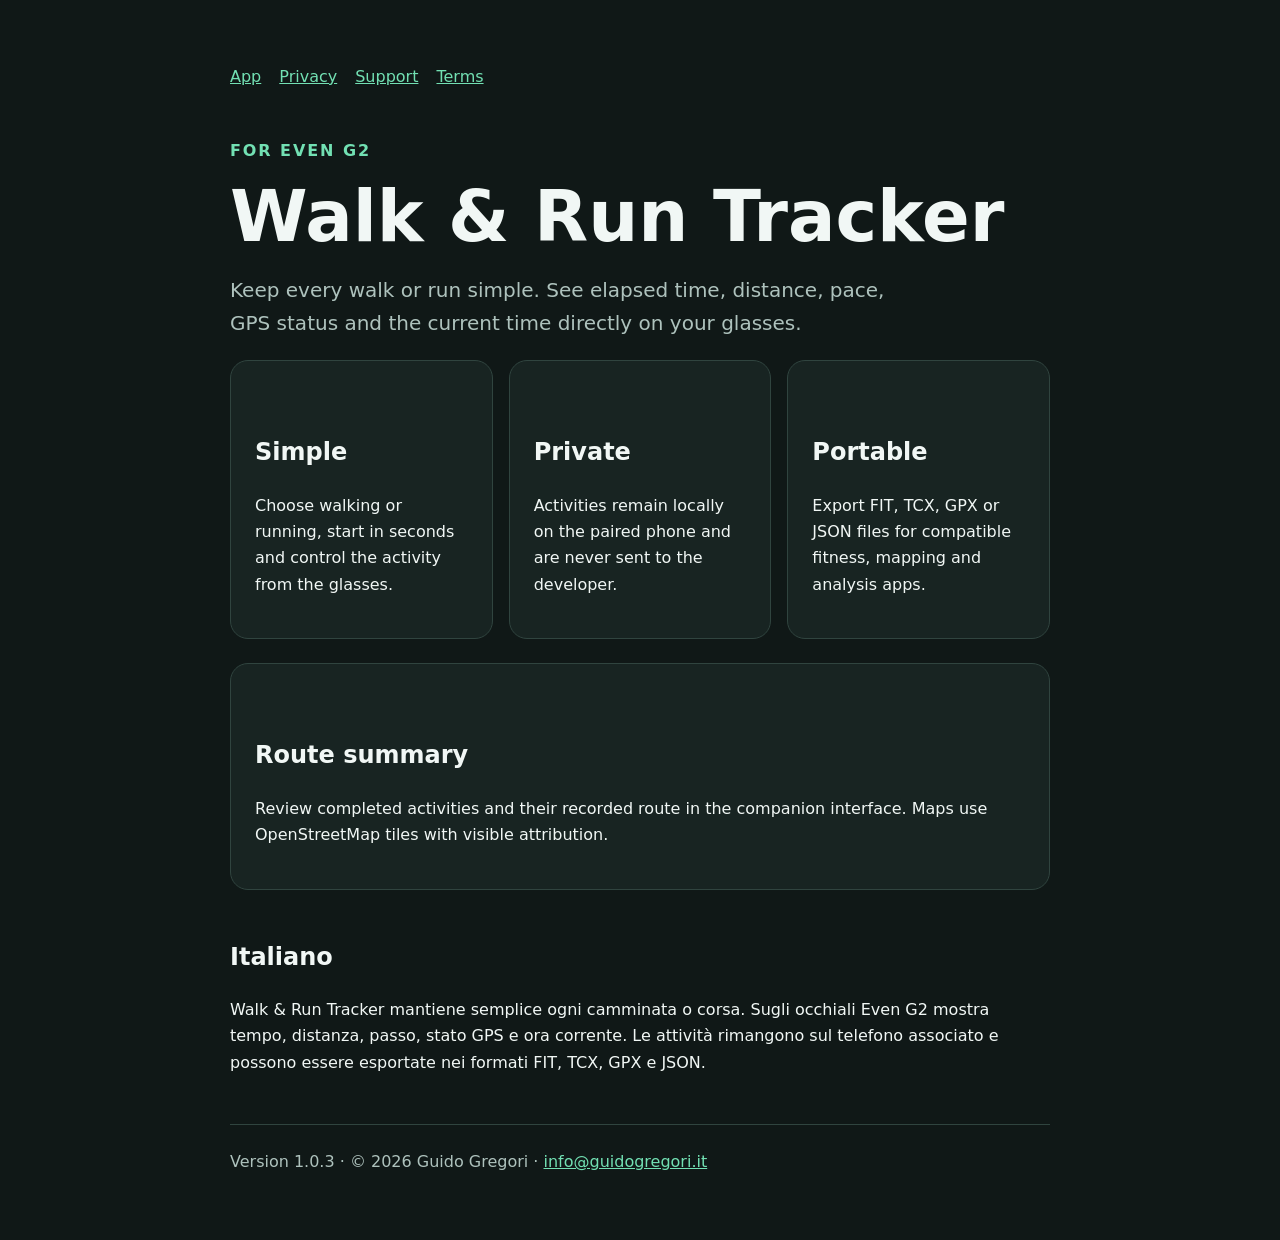
==== index.html @ cda4ec69 "Update published app version to 1.0.3" ====
<!doctype html><html lang="en"><head><meta charset="utf-8"><meta name="viewport" content="width=device-width,initial-scale=1"><title>Walk & Run Tracker for Even G2</title><meta name="description" content="Simple walk and run tracking for Even G2 glasses."><link rel="stylesheet" href="styles.css"></head><body><main>
<nav><a href="index.html">App</a><a href="privacy.html">Privacy</a><a href="support.html">Support</a><a href="terms.html">Terms</a></nav>
<p class="eyebrow">For Even G2</p><h1>Walk & Run Tracker</h1><p class="lead">Keep every walk or run simple. See elapsed time, distance, pace, GPS status and the current time directly on your glasses.</p>
<section class="features"><div class="card"><h2>Simple</h2><p>Choose walking or running, start in seconds and control the activity from the glasses.</p></div><div class="card"><h2>Private</h2><p>Activities remain locally on the paired phone and are never sent to the developer.</p></div><div class="card"><h2>Portable</h2><p>Export FIT, TCX, GPX or JSON files for compatible fitness, mapping and analysis apps.</p></div></section>
<div class="card"><h2>Route summary</h2><p>Review completed activities and their recorded route in the companion interface. Maps use OpenStreetMap tiles with visible attribution.</p></div>
<h2>Italiano</h2><p>Walk & Run Tracker mantiene semplice ogni camminata o corsa. Sugli occhiali Even G2 mostra tempo, distanza, passo, stato GPS e ora corrente. Le attività rimangono sul telefono associato e possono essere esportate nei formati FIT, TCX, GPX e JSON.</p>
<footer>Version 1.0.3 · © 2026 Guido Gregori · <a href="mailto:info@guidogregori.it">info@guidogregori.it</a></footer>
</main></body></html>
---- styles.css ----
:root { color-scheme: dark; --bg:#101817; --card:#182422; --text:#f1f7f5; --muted:#aec2bd; --accent:#72e0b3; --line:#30443f; }
* { box-sizing:border-box; }
body { margin:0; font:16px/1.65 system-ui,-apple-system,BlinkMacSystemFont,"Segoe UI",sans-serif; background:var(--bg); color:var(--text); }
main { width:min(820px,calc(100% - 32px)); margin:0 auto; padding:64px 0; }
nav { display:flex; gap:18px; flex-wrap:wrap; margin-bottom:48px; }
a { color:var(--accent); }
h1 { font-size:clamp(2.2rem,7vw,4.4rem); line-height:1.02; margin:.25em 0; }
h2 { margin-top:2em; }
.eyebrow { color:var(--accent); font-weight:700; letter-spacing:.12em; text-transform:uppercase; }
.lead { color:var(--muted); font-size:1.25rem; max-width:700px; }
.card { background:var(--card); border:1px solid var(--line); border-radius:18px; padding:24px; margin:24px 0; }
.features { display:grid; grid-template-columns:repeat(auto-fit,minmax(210px,1fr)); gap:16px; }
.features .card { margin:0; }
footer { border-top:1px solid var(--line); margin-top:48px; padding-top:24px; color:var(--muted); }
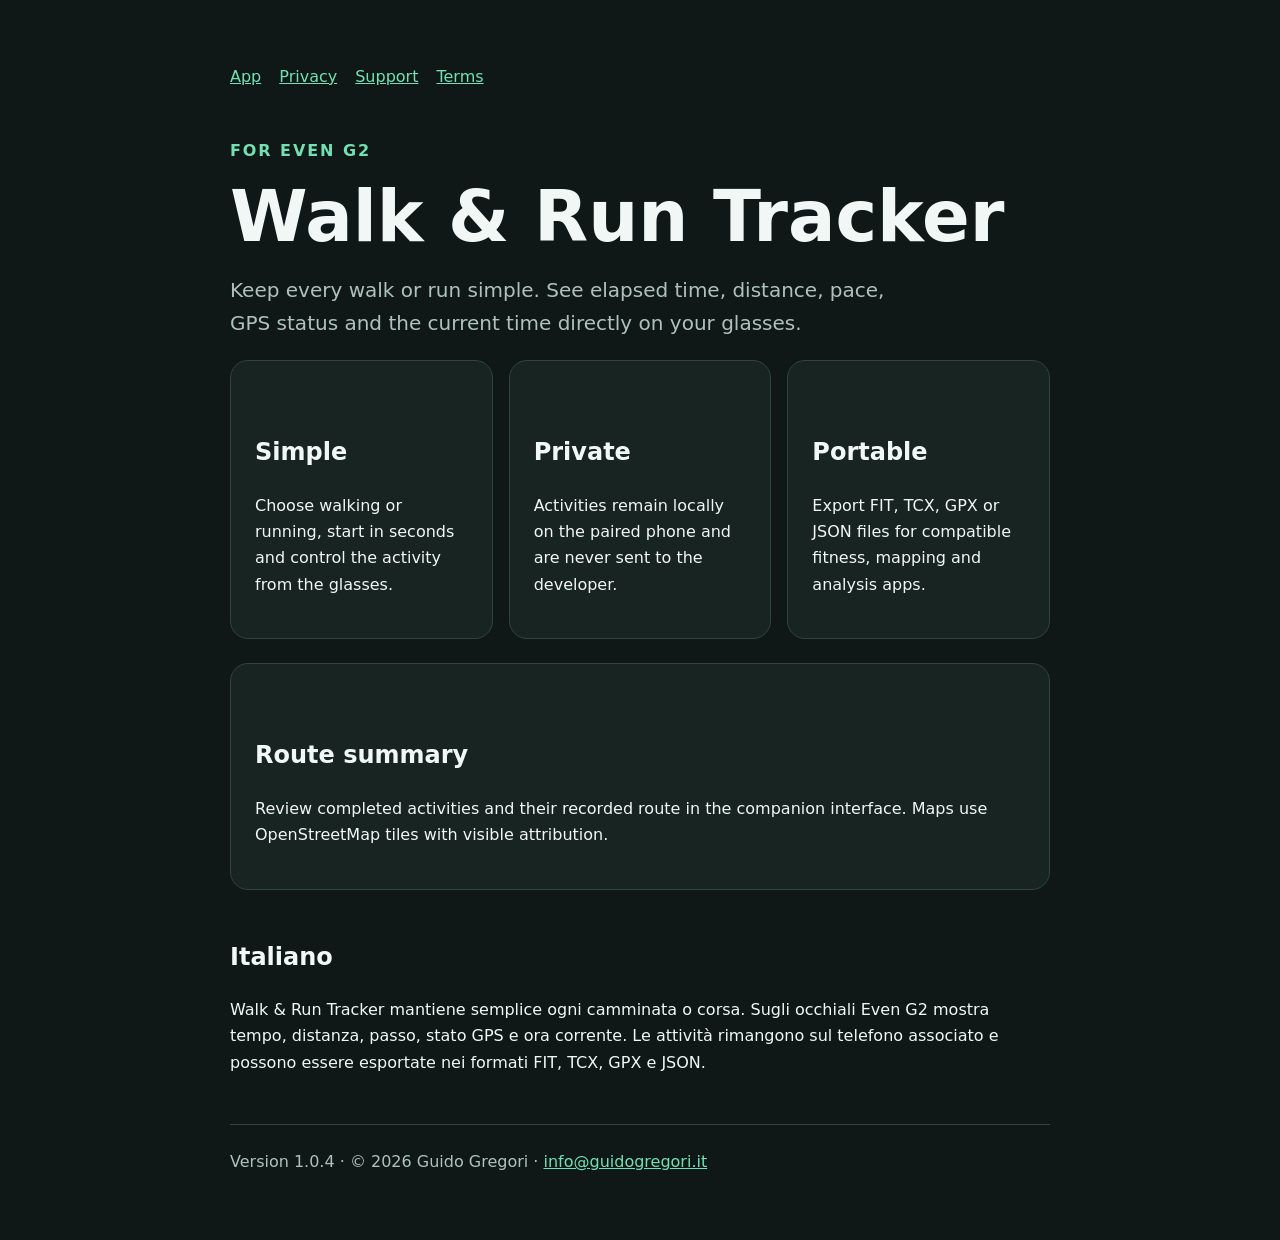
==== commit e1b1af25: "Update published app version to 1.0.4" ====
--- a/index.html
+++ b/index.html
@@ -4,5 +4,5 @@
 <section class="features"><div class="card"><h2>Simple</h2><p>Choose walking or running, start in seconds and control the activity from the glasses.</p></div><div class="card"><h2>Private</h2><p>Activities remain locally on the paired phone and are never sent to the developer.</p></div><div class="card"><h2>Portable</h2><p>Export FIT, TCX, GPX or JSON files for compatible fitness, mapping and analysis apps.</p></div></section>
 <div class="card"><h2>Route summary</h2><p>Review completed activities and their recorded route in the companion interface. Maps use OpenStreetMap tiles with visible attribution.</p></div>
 <h2>Italiano</h2><p>Walk & Run Tracker mantiene semplice ogni camminata o corsa. Sugli occhiali Even G2 mostra tempo, distanza, passo, stato GPS e ora corrente. Le attività rimangono sul telefono associato e possono essere esportate nei formati FIT, TCX, GPX e JSON.</p>
-<footer>Version 1.0.3 · © 2026 Guido Gregori · <a href="mailto:info@guidogregori.it">info@guidogregori.it</a></footer>
+<footer>Version 1.0.4 · © 2026 Guido Gregori · <a href="mailto:info@guidogregori.it">info@guidogregori.it</a></footer>
 </main></body></html>
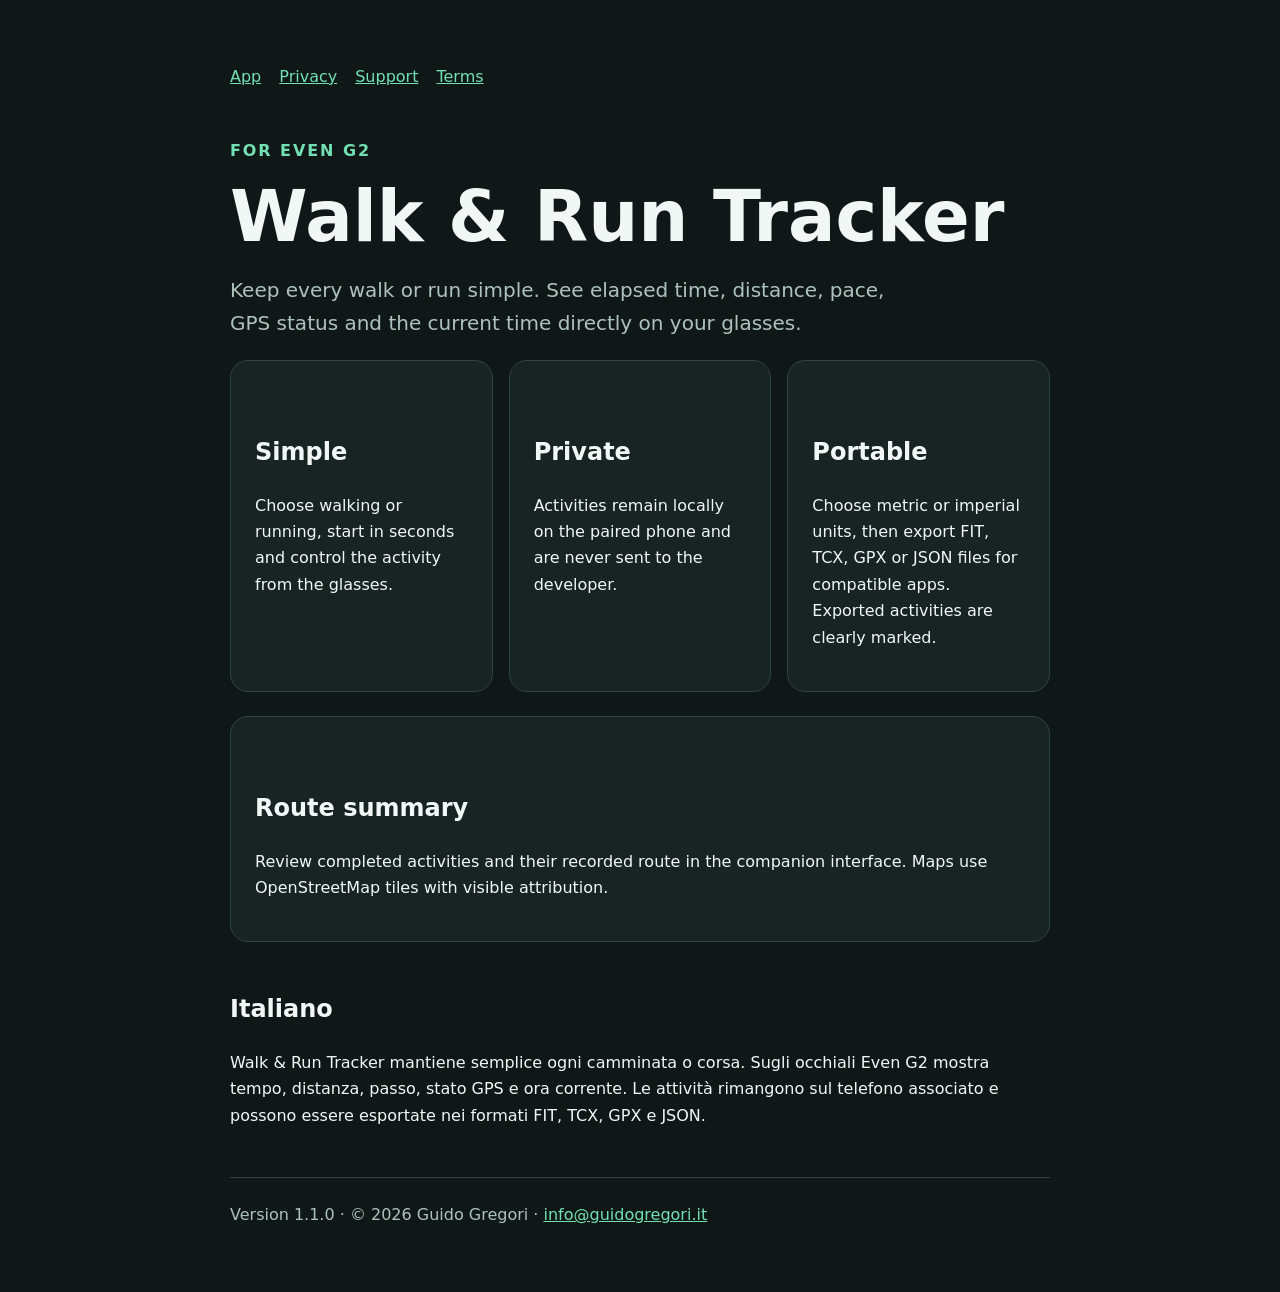
==== commit 886aa5cc: "Update site for version 1.1.0" ====
--- a/index.html
+++ b/index.html
@@ -1,8 +1,8 @@
 <!doctype html><html lang="en"><head><meta charset="utf-8"><meta name="viewport" content="width=device-width,initial-scale=1"><title>Walk & Run Tracker for Even G2</title><meta name="description" content="Simple walk and run tracking for Even G2 glasses."><link rel="stylesheet" href="styles.css"></head><body><main>
 <nav><a href="index.html">App</a><a href="privacy.html">Privacy</a><a href="support.html">Support</a><a href="terms.html">Terms</a></nav>
 <p class="eyebrow">For Even G2</p><h1>Walk & Run Tracker</h1><p class="lead">Keep every walk or run simple. See elapsed time, distance, pace, GPS status and the current time directly on your glasses.</p>
-<section class="features"><div class="card"><h2>Simple</h2><p>Choose walking or running, start in seconds and control the activity from the glasses.</p></div><div class="card"><h2>Private</h2><p>Activities remain locally on the paired phone and are never sent to the developer.</p></div><div class="card"><h2>Portable</h2><p>Export FIT, TCX, GPX or JSON files for compatible fitness, mapping and analysis apps.</p></div></section>
+<section class="features"><div class="card"><h2>Simple</h2><p>Choose walking or running, start in seconds and control the activity from the glasses.</p></div><div class="card"><h2>Private</h2><p>Activities remain locally on the paired phone and are never sent to the developer.</p></div><div class="card"><h2>Portable</h2><p>Choose metric or imperial units, then export FIT, TCX, GPX or JSON files for compatible apps. Exported activities are clearly marked.</p></div></section>
 <div class="card"><h2>Route summary</h2><p>Review completed activities and their recorded route in the companion interface. Maps use OpenStreetMap tiles with visible attribution.</p></div>
 <h2>Italiano</h2><p>Walk & Run Tracker mantiene semplice ogni camminata o corsa. Sugli occhiali Even G2 mostra tempo, distanza, passo, stato GPS e ora corrente. Le attività rimangono sul telefono associato e possono essere esportate nei formati FIT, TCX, GPX e JSON.</p>
-<footer>Version 1.0.4 · © 2026 Guido Gregori · <a href="mailto:info@guidogregori.it">info@guidogregori.it</a></footer>
+<footer>Version 1.1.0 · © 2026 Guido Gregori · <a href="mailto:info@guidogregori.it">info@guidogregori.it</a></footer>
 </main></body></html>
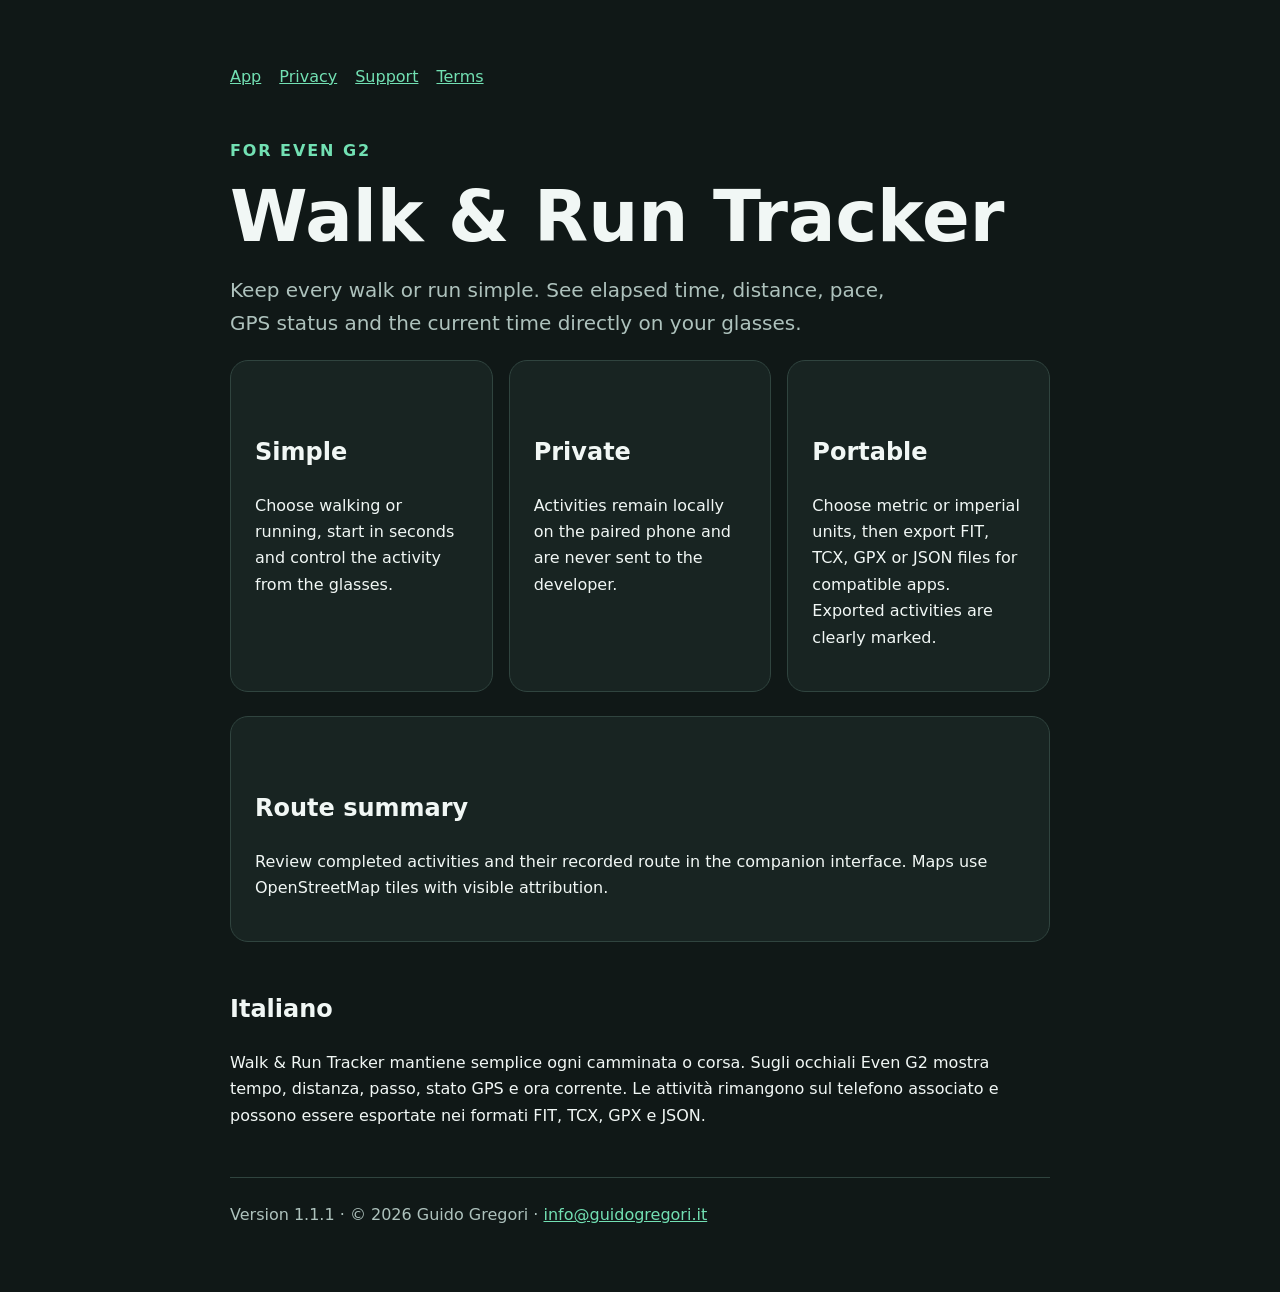
==== commit 6f6f072b: "Update site for version 1.1.1" ====
--- a/index.html
+++ b/index.html
@@ -4,5 +4,5 @@
 <section class="features"><div class="card"><h2>Simple</h2><p>Choose walking or running, start in seconds and control the activity from the glasses.</p></div><div class="card"><h2>Private</h2><p>Activities remain locally on the paired phone and are never sent to the developer.</p></div><div class="card"><h2>Portable</h2><p>Choose metric or imperial units, then export FIT, TCX, GPX or JSON files for compatible apps. Exported activities are clearly marked.</p></div></section>
 <div class="card"><h2>Route summary</h2><p>Review completed activities and their recorded route in the companion interface. Maps use OpenStreetMap tiles with visible attribution.</p></div>
 <h2>Italiano</h2><p>Walk & Run Tracker mantiene semplice ogni camminata o corsa. Sugli occhiali Even G2 mostra tempo, distanza, passo, stato GPS e ora corrente. Le attività rimangono sul telefono associato e possono essere esportate nei formati FIT, TCX, GPX e JSON.</p>
-<footer>Version 1.1.0 · © 2026 Guido Gregori · <a href="mailto:info@guidogregori.it">info@guidogregori.it</a></footer>
+<footer>Version 1.1.1 · © 2026 Guido Gregori · <a href="mailto:info@guidogregori.it">info@guidogregori.it</a></footer>
 </main></body></html>
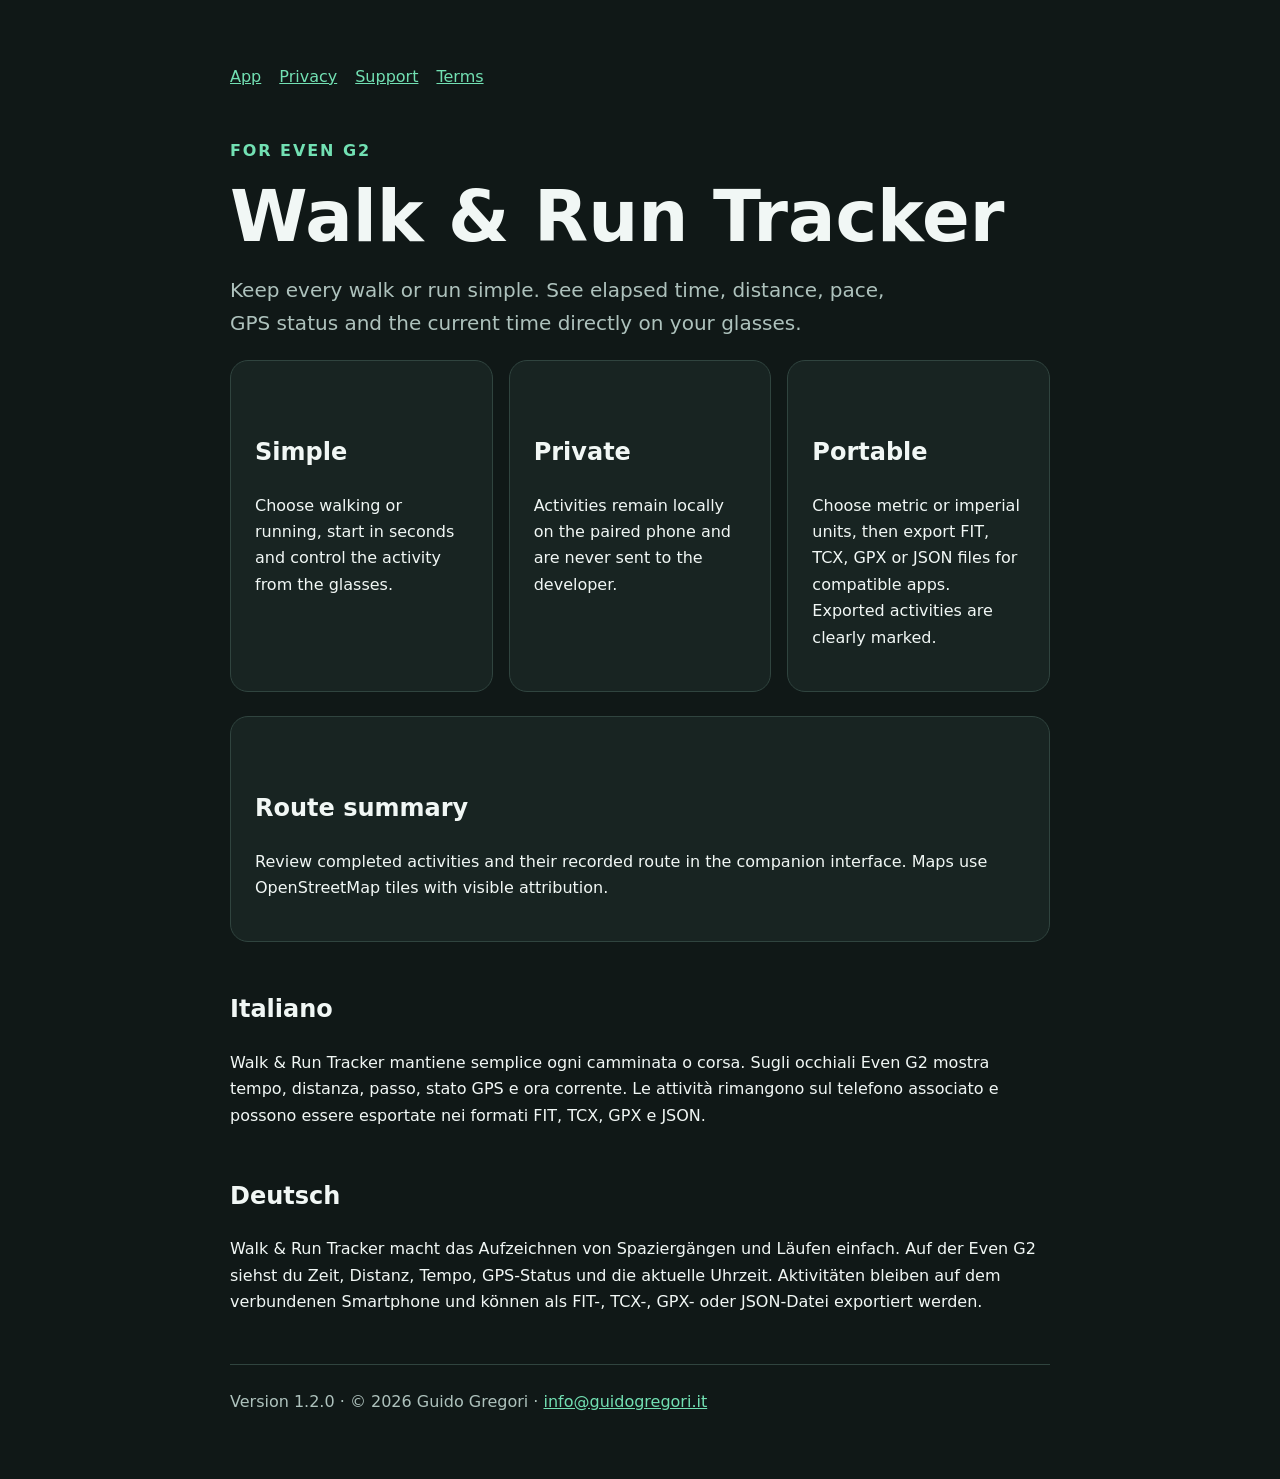
==== commit 96993f2c: "Add German app description for version 1.2.0" ====
--- a/index.html
+++ b/index.html
@@ -4,5 +4,6 @@
 <section class="features"><div class="card"><h2>Simple</h2><p>Choose walking or running, start in seconds and control the activity from the glasses.</p></div><div class="card"><h2>Private</h2><p>Activities remain locally on the paired phone and are never sent to the developer.</p></div><div class="card"><h2>Portable</h2><p>Choose metric or imperial units, then export FIT, TCX, GPX or JSON files for compatible apps. Exported activities are clearly marked.</p></div></section>
 <div class="card"><h2>Route summary</h2><p>Review completed activities and their recorded route in the companion interface. Maps use OpenStreetMap tiles with visible attribution.</p></div>
 <h2>Italiano</h2><p>Walk & Run Tracker mantiene semplice ogni camminata o corsa. Sugli occhiali Even G2 mostra tempo, distanza, passo, stato GPS e ora corrente. Le attività rimangono sul telefono associato e possono essere esportate nei formati FIT, TCX, GPX e JSON.</p>
-<footer>Version 1.1.1 · © 2026 Guido Gregori · <a href="mailto:info@guidogregori.it">info@guidogregori.it</a></footer>
+<h2>Deutsch</h2><p>Walk & Run Tracker macht das Aufzeichnen von Spaziergängen und Läufen einfach. Auf der Even G2 siehst du Zeit, Distanz, Tempo, GPS-Status und die aktuelle Uhrzeit. Aktivitäten bleiben auf dem verbundenen Smartphone und können als FIT-, TCX-, GPX- oder JSON-Datei exportiert werden.</p>
+<footer>Version 1.2.0 · © 2026 Guido Gregori · <a href="mailto:info@guidogregori.it">info@guidogregori.it</a></footer>
 </main></body></html>
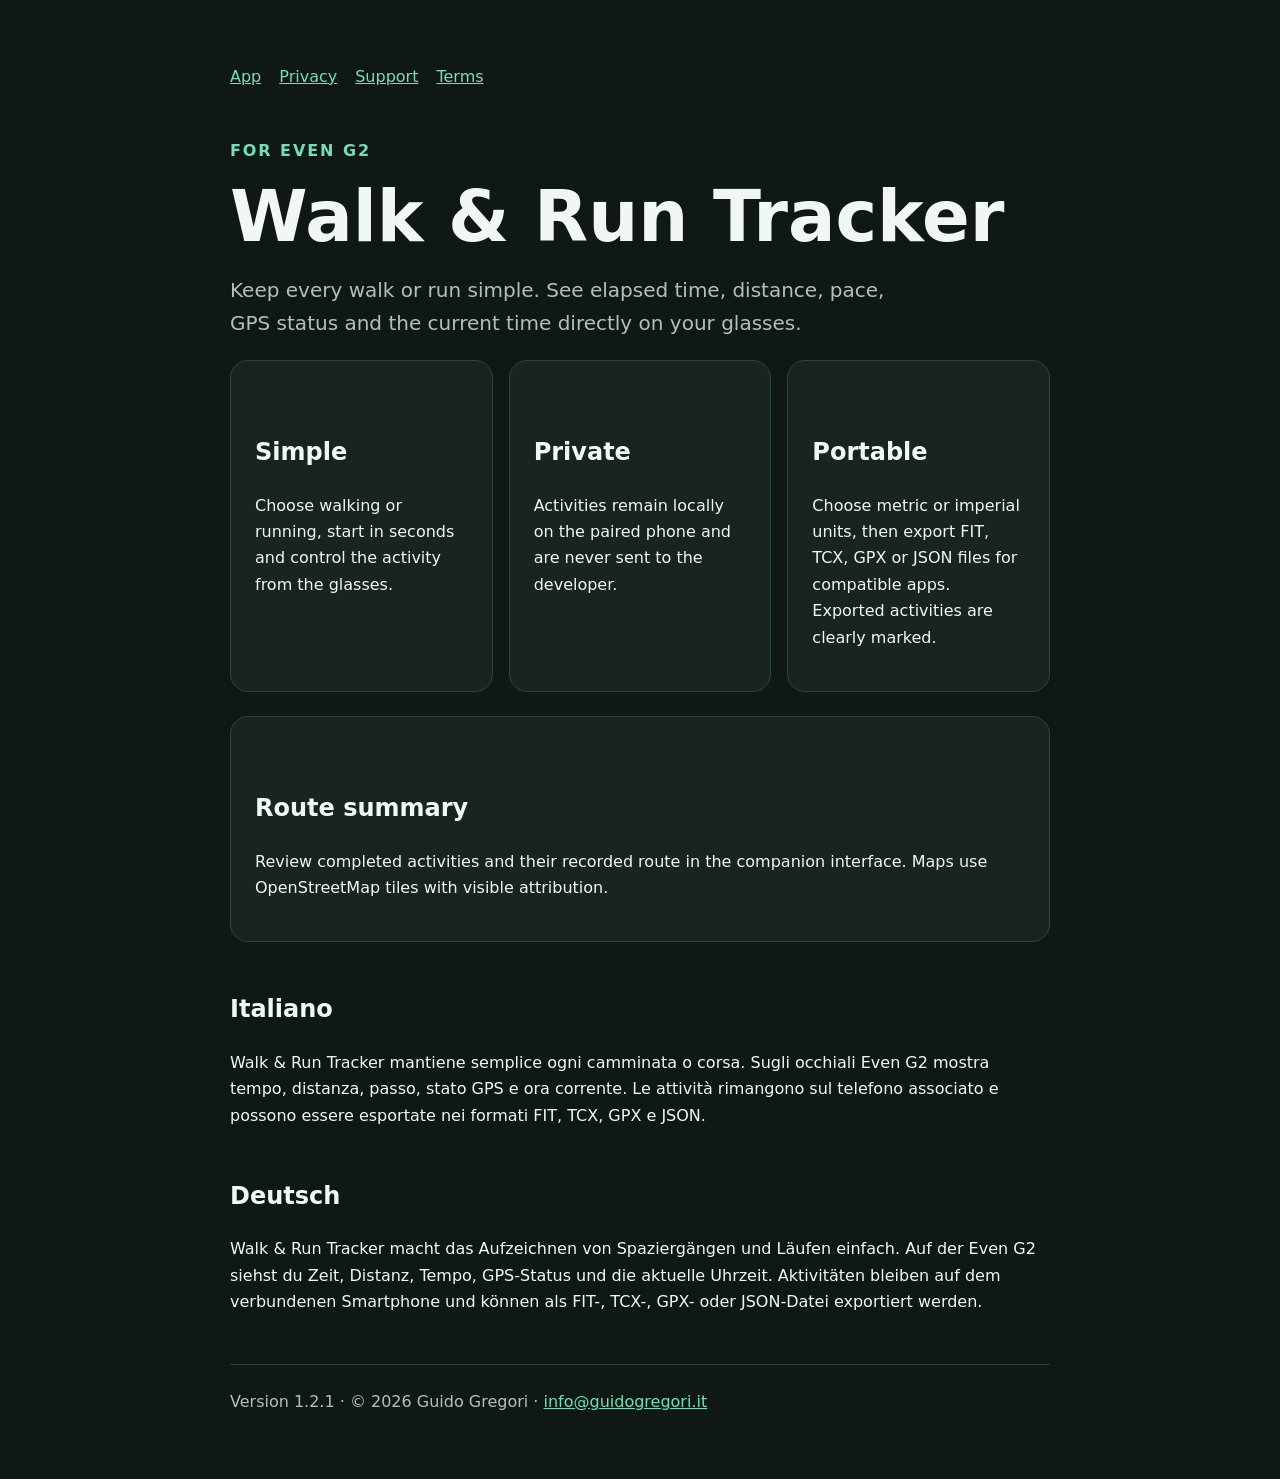
==== commit 5c65f3a4: "Update site for version 1.2.1" ====
--- a/index.html
+++ b/index.html
@@ -5,5 +5,5 @@
 <div class="card"><h2>Route summary</h2><p>Review completed activities and their recorded route in the companion interface. Maps use OpenStreetMap tiles with visible attribution.</p></div>
 <h2>Italiano</h2><p>Walk & Run Tracker mantiene semplice ogni camminata o corsa. Sugli occhiali Even G2 mostra tempo, distanza, passo, stato GPS e ora corrente. Le attività rimangono sul telefono associato e possono essere esportate nei formati FIT, TCX, GPX e JSON.</p>
 <h2>Deutsch</h2><p>Walk & Run Tracker macht das Aufzeichnen von Spaziergängen und Läufen einfach. Auf der Even G2 siehst du Zeit, Distanz, Tempo, GPS-Status und die aktuelle Uhrzeit. Aktivitäten bleiben auf dem verbundenen Smartphone und können als FIT-, TCX-, GPX- oder JSON-Datei exportiert werden.</p>
-<footer>Version 1.2.0 · © 2026 Guido Gregori · <a href="mailto:info@guidogregori.it">info@guidogregori.it</a></footer>
+<footer>Version 1.2.1 · © 2026 Guido Gregori · <a href="mailto:info@guidogregori.it">info@guidogregori.it</a></footer>
 </main></body></html>
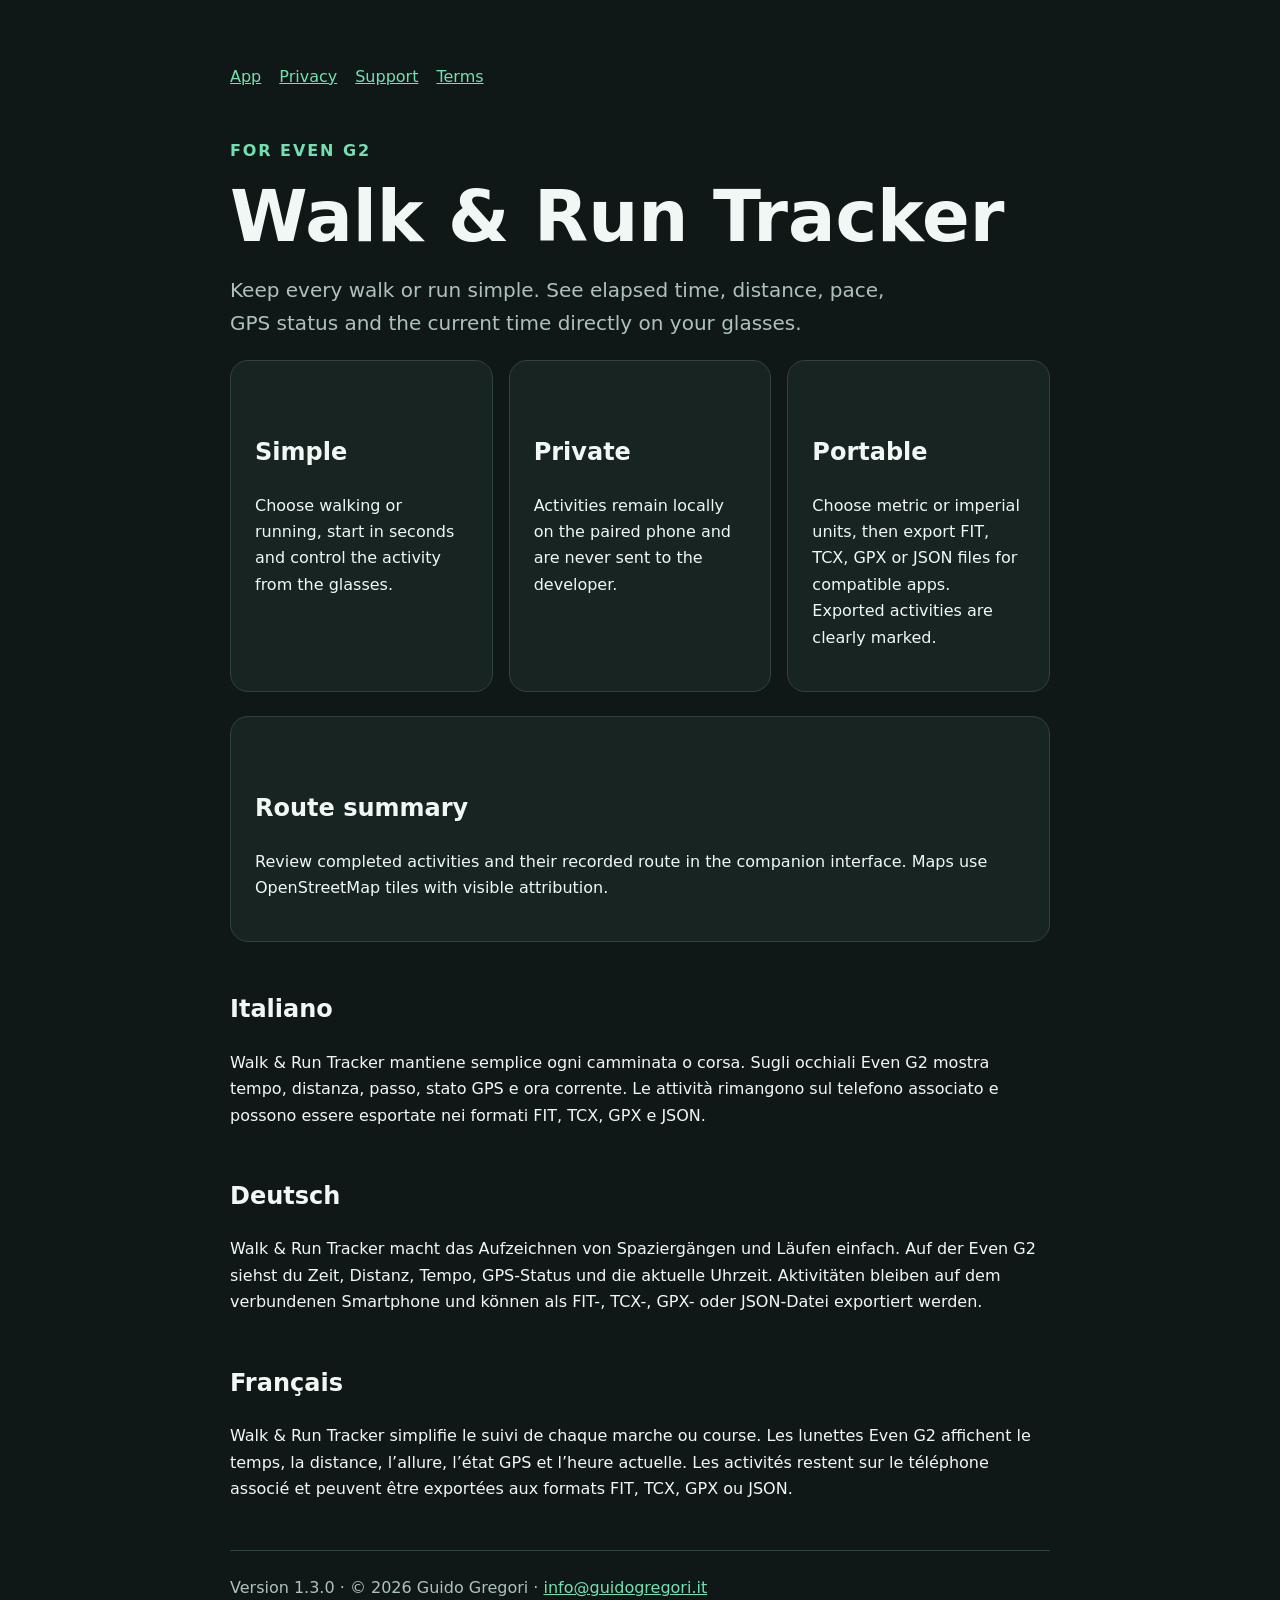
==== commit 6fade44d: "Add French support and legal information" ====
--- a/index.html
+++ b/index.html
@@ -5,5 +5,6 @@
 <div class="card"><h2>Route summary</h2><p>Review completed activities and their recorded route in the companion interface. Maps use OpenStreetMap tiles with visible attribution.</p></div>
 <h2>Italiano</h2><p>Walk & Run Tracker mantiene semplice ogni camminata o corsa. Sugli occhiali Even G2 mostra tempo, distanza, passo, stato GPS e ora corrente. Le attività rimangono sul telefono associato e possono essere esportate nei formati FIT, TCX, GPX e JSON.</p>
 <h2>Deutsch</h2><p>Walk & Run Tracker macht das Aufzeichnen von Spaziergängen und Läufen einfach. Auf der Even G2 siehst du Zeit, Distanz, Tempo, GPS-Status und die aktuelle Uhrzeit. Aktivitäten bleiben auf dem verbundenen Smartphone und können als FIT-, TCX-, GPX- oder JSON-Datei exportiert werden.</p>
-<footer>Version 1.2.1 · © 2026 Guido Gregori · <a href="mailto:info@guidogregori.it">info@guidogregori.it</a></footer>
+<h2>Français</h2><p>Walk & Run Tracker simplifie le suivi de chaque marche ou course. Les lunettes Even G2 affichent le temps, la distance, l’allure, l’état GPS et l’heure actuelle. Les activités restent sur le téléphone associé et peuvent être exportées aux formats FIT, TCX, GPX ou JSON.</p>
+<footer>Version 1.3.0 · © 2026 Guido Gregori · <a href="mailto:info@guidogregori.it">info@guidogregori.it</a></footer>
 </main></body></html>
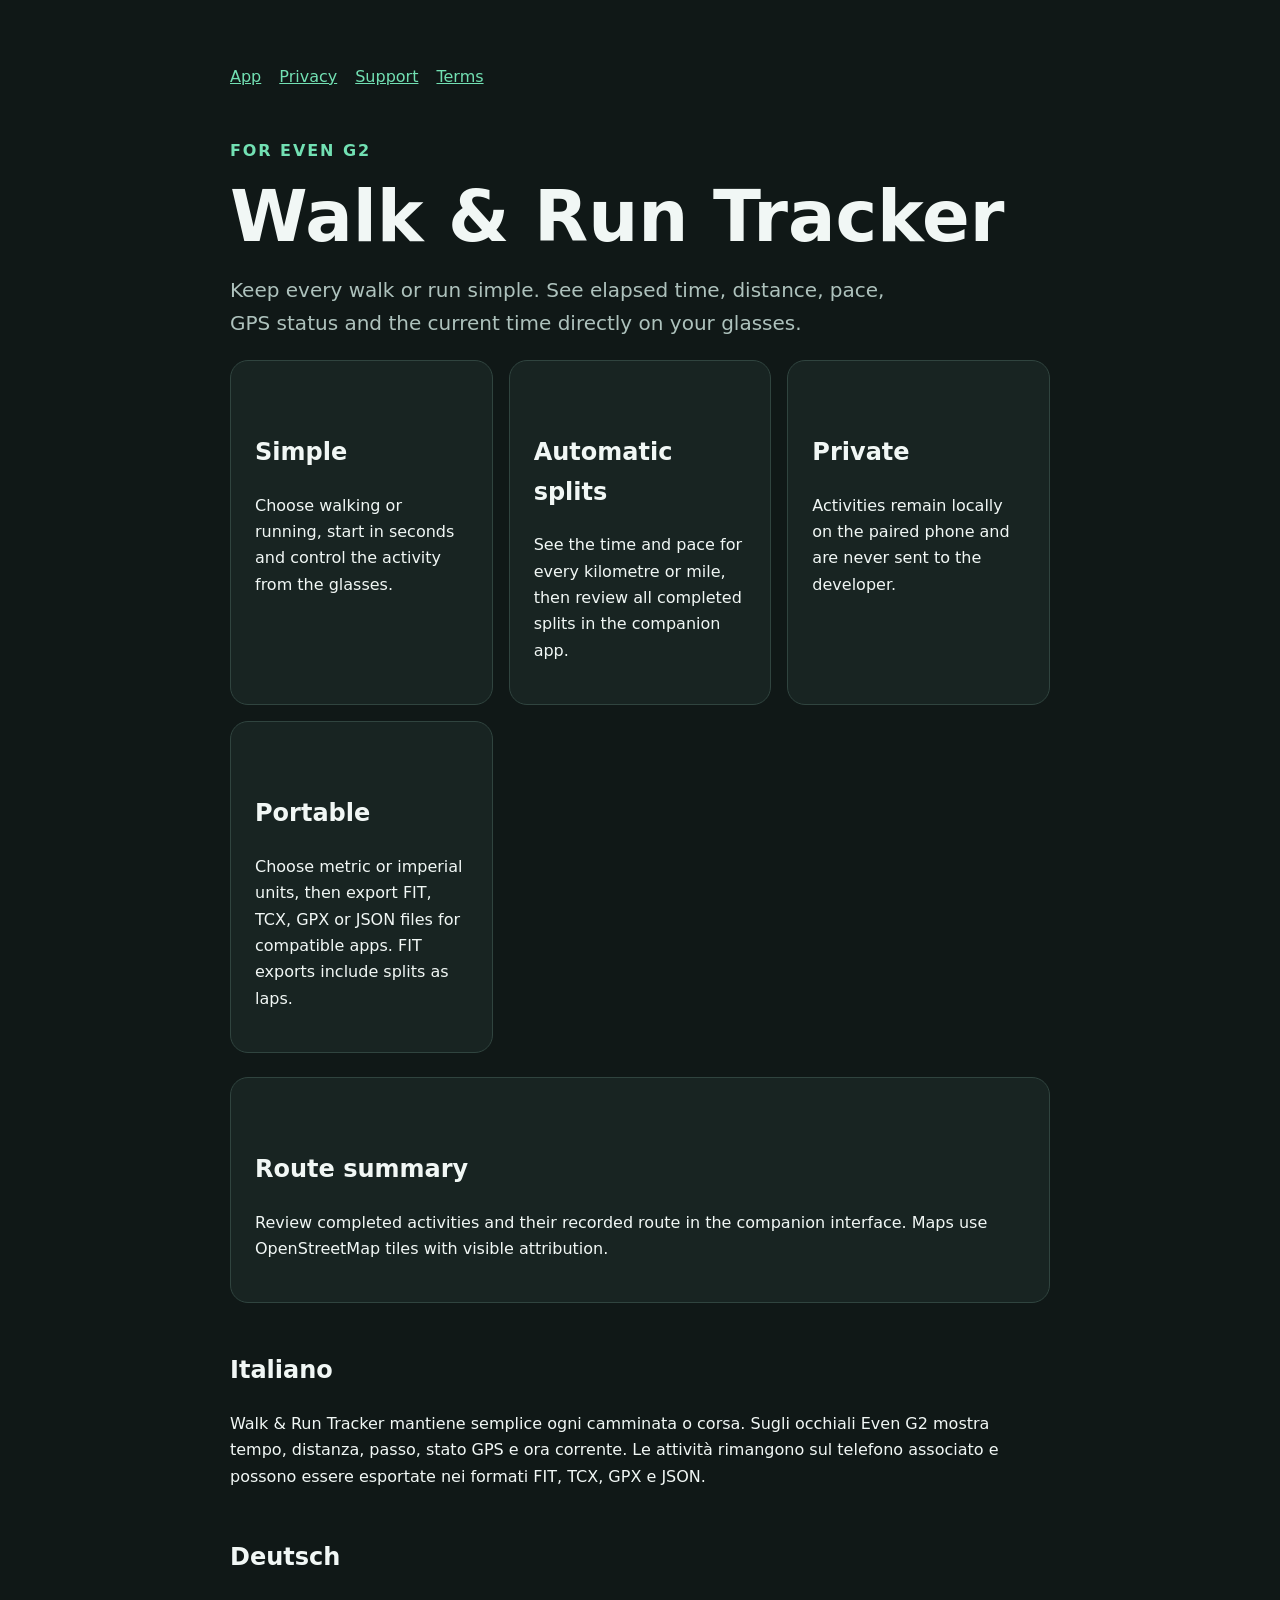
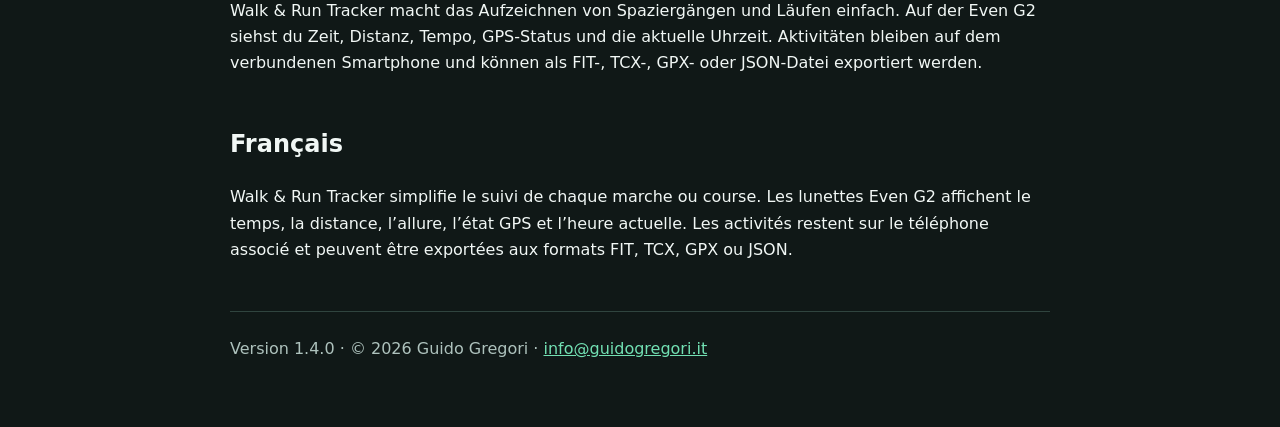
==== commit 7f64dc53: "Update site for automatic splits" ====
--- a/index.html
+++ b/index.html
@@ -1,10 +1,10 @@
 <!doctype html><html lang="en"><head><meta charset="utf-8"><meta name="viewport" content="width=device-width,initial-scale=1"><title>Walk & Run Tracker for Even G2</title><meta name="description" content="Simple walk and run tracking for Even G2 glasses."><link rel="stylesheet" href="styles.css"></head><body><main>
 <nav><a href="index.html">App</a><a href="privacy.html">Privacy</a><a href="support.html">Support</a><a href="terms.html">Terms</a></nav>
 <p class="eyebrow">For Even G2</p><h1>Walk & Run Tracker</h1><p class="lead">Keep every walk or run simple. See elapsed time, distance, pace, GPS status and the current time directly on your glasses.</p>
-<section class="features"><div class="card"><h2>Simple</h2><p>Choose walking or running, start in seconds and control the activity from the glasses.</p></div><div class="card"><h2>Private</h2><p>Activities remain locally on the paired phone and are never sent to the developer.</p></div><div class="card"><h2>Portable</h2><p>Choose metric or imperial units, then export FIT, TCX, GPX or JSON files for compatible apps. Exported activities are clearly marked.</p></div></section>
+<section class="features"><div class="card"><h2>Simple</h2><p>Choose walking or running, start in seconds and control the activity from the glasses.</p></div><div class="card"><h2>Automatic splits</h2><p>See the time and pace for every kilometre or mile, then review all completed splits in the companion app.</p></div><div class="card"><h2>Private</h2><p>Activities remain locally on the paired phone and are never sent to the developer.</p></div><div class="card"><h2>Portable</h2><p>Choose metric or imperial units, then export FIT, TCX, GPX or JSON files for compatible apps. FIT exports include splits as laps.</p></div></section>
 <div class="card"><h2>Route summary</h2><p>Review completed activities and their recorded route in the companion interface. Maps use OpenStreetMap tiles with visible attribution.</p></div>
 <h2>Italiano</h2><p>Walk & Run Tracker mantiene semplice ogni camminata o corsa. Sugli occhiali Even G2 mostra tempo, distanza, passo, stato GPS e ora corrente. Le attività rimangono sul telefono associato e possono essere esportate nei formati FIT, TCX, GPX e JSON.</p>
 <h2>Deutsch</h2><p>Walk & Run Tracker macht das Aufzeichnen von Spaziergängen und Läufen einfach. Auf der Even G2 siehst du Zeit, Distanz, Tempo, GPS-Status und die aktuelle Uhrzeit. Aktivitäten bleiben auf dem verbundenen Smartphone und können als FIT-, TCX-, GPX- oder JSON-Datei exportiert werden.</p>
 <h2>Français</h2><p>Walk & Run Tracker simplifie le suivi de chaque marche ou course. Les lunettes Even G2 affichent le temps, la distance, l’allure, l’état GPS et l’heure actuelle. Les activités restent sur le téléphone associé et peuvent être exportées aux formats FIT, TCX, GPX ou JSON.</p>
-<footer>Version 1.3.0 · © 2026 Guido Gregori · <a href="mailto:info@guidogregori.it">info@guidogregori.it</a></footer>
+<footer>Version 1.4.0 · © 2026 Guido Gregori · <a href="mailto:info@guidogregori.it">info@guidogregori.it</a></footer>
 </main></body></html>
